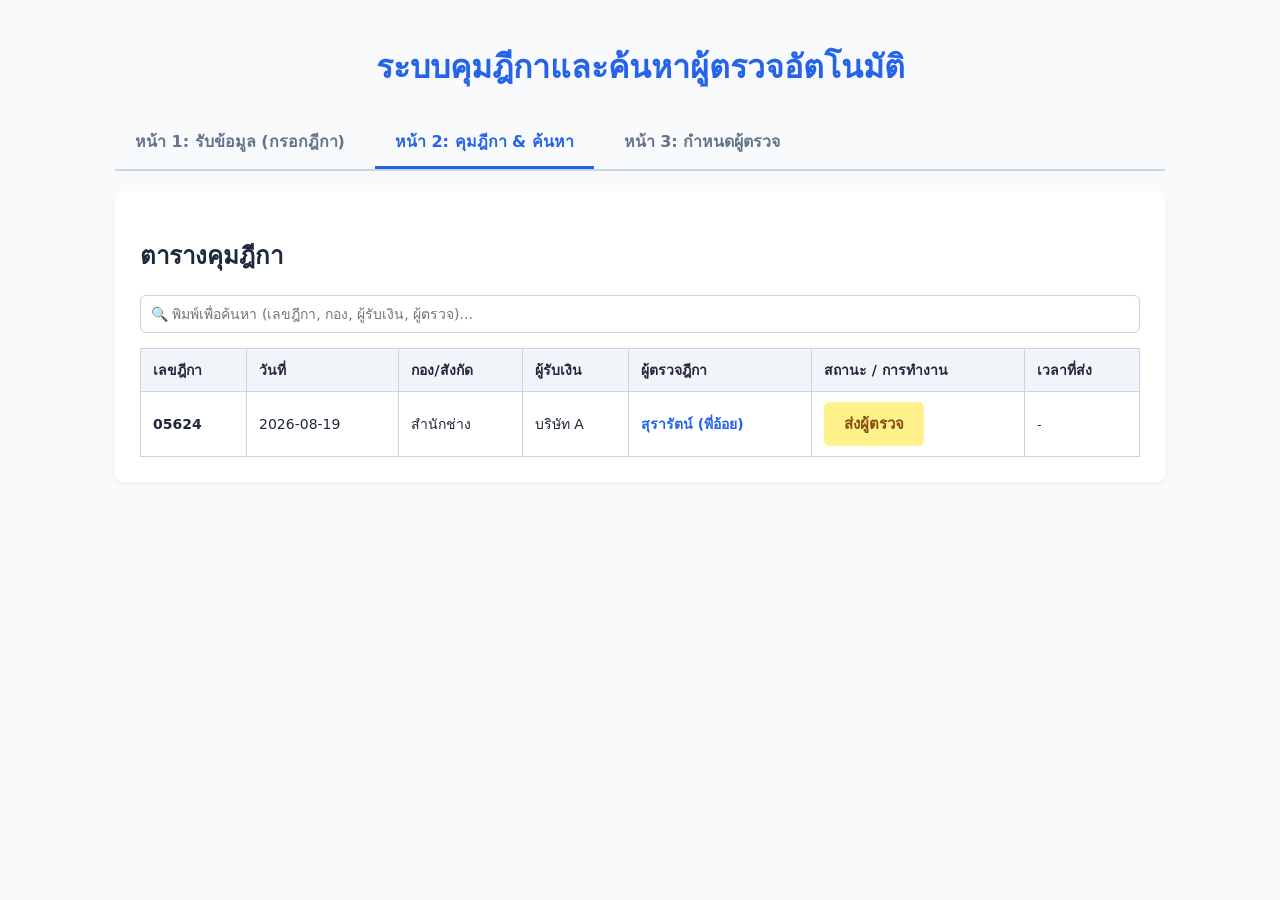
==== page2.html @ 18cc6700 "Add files via upload" ====
<!DOCTYPE html>
<html lang="th">
<head>
  <meta charset="UTF-8">
  <meta name="viewport" content="width=device-width, initial-scale=1.0">
  <title>หน้า 2: ตารางคุมฎีกา</title>
  <link rel="stylesheet" href="style.css">
</head>
<body>

<div class="container">
  <h1>ระบบคุมฎีกาและค้นหาผู้ตรวจอัตโนมัติ</h1>

  <div class="nav-menu">
    <a href="index.html" class="nav-btn">หน้า 1: รับข้อมูล (กรอกฎีกา)</a>
    <a href="page2.html" class="nav-btn active">หน้า 2: คุมฎีกา & ค้นหา</a>
    <a href="page3.html" class="nav-btn">หน้า 3: กำหนดผู้ตรวจ</a>
  </div>

  <div class="card">
    <h2>ตารางคุมฎีกา</h2>
    <div class="search-box">
      <input type="text" id="searchInput" onkeyup="filterTable()" placeholder="🔍 พิมพ์เพื่อค้นหา (เลขฎีกา, กอง, ผู้รับเงิน, ผู้ตรวจ)...">
    </div>
    <table id="dikkaTable">
      <thead>
        <tr>
          <th>เลขฎีกา</th>
          <th>วันที่</th>
          <th>กอง/สังกัด</th>
          <th>ผู้รับเงิน</th>
          <th>ผู้ตรวจฎีกา</th>
          <th>สถานะ / การทำงาน</th>
          <th>เวลาที่ส่ง</th>
        </tr>
      </thead>
      <tbody id="dikkaBody"></tbody>
    </table>
  </div>
</div>

<script src="script.js"></script>
</body>
</html>
---- style.css ----
:root {
  --primary: #2563eb;
  --bg: #f8fafc;
  --card-bg: #ffffff;
  --border: #cbd5e1;
  --text: #1e293b;
  --muted: #64748b;
}

* {
  box-sizing: border-box;
  font-family: 'Sarabun', system-ui, -apple-system, sans-serif;
}

body {
  background-color: var(--bg);
  color: var(--text);
  margin: 0;
  padding: 20px;
}

.container {
  max-width: 1050px;
  margin: 0 auto;
}

h1 {
  text-align: center;
  color: var(--primary);
  margin-bottom: 25px;
}

/* Navigation Menu */
.nav-menu {
  display: flex;
  gap: 10px;
  border-bottom: 2px solid var(--border);
  margin-bottom: 20px;
}

.nav-btn {
  padding: 12px 20px;
  text-decoration: none;
  font-size: 16px;
  font-weight: bold;
  color: var(--muted);
  border-bottom: 3px solid transparent;
  transition: all 0.2s;
}

.nav-btn.active, .nav-btn:hover {
  color: var(--primary);
  border-bottom-color: var(--primary);
}

/* Cards & Form */
.card {
  background: var(--card-bg);
  padding: 25px;
  border-radius: 8px;
  box-shadow: 0 2px 4px rgba(0,0,0,0.05);
}

.form-group {
  margin-bottom: 15px;
}

label {
  display: block;
  margin-bottom: 6px;
  font-weight: bold;
}

input, select {
  width: 100%;
  padding: 10px;
  border: 1px solid var(--border);
  border-radius: 6px;
  font-size: 14px;
}

.auto-filled {
  background-color: #f1f5f9;
  color: #1e3a8a;
  font-weight: bold;
}

/* Buttons */
.btn {
  padding: 10px 20px;
  border: none;
  border-radius: 6px;
  cursor: pointer;
  font-weight: bold;
  font-size: 15px;
}

.btn-primary {
  background: var(--primary);
  color: white;
}

.btn-primary:hover {
  background: #1d4ed8;
}

.btn-status {
  background: #fef08a;
  color: #854d0e;
}

.btn-status.sent {
  background: #bbf7d0;
  color: #166534;
  cursor: default;
}

/* Tables */
table {
  width: 100%;
  border-collapse: collapse;
  margin-top: 15px;
}

th, td {
  border: 1px solid var(--border);
  padding: 10px 12px;
  text-align: left;
  font-size: 14px;
}

th {
  background: #f1f5f9;
  font-weight: bold;
}

.search-box {
  margin-bottom: 15px;
}
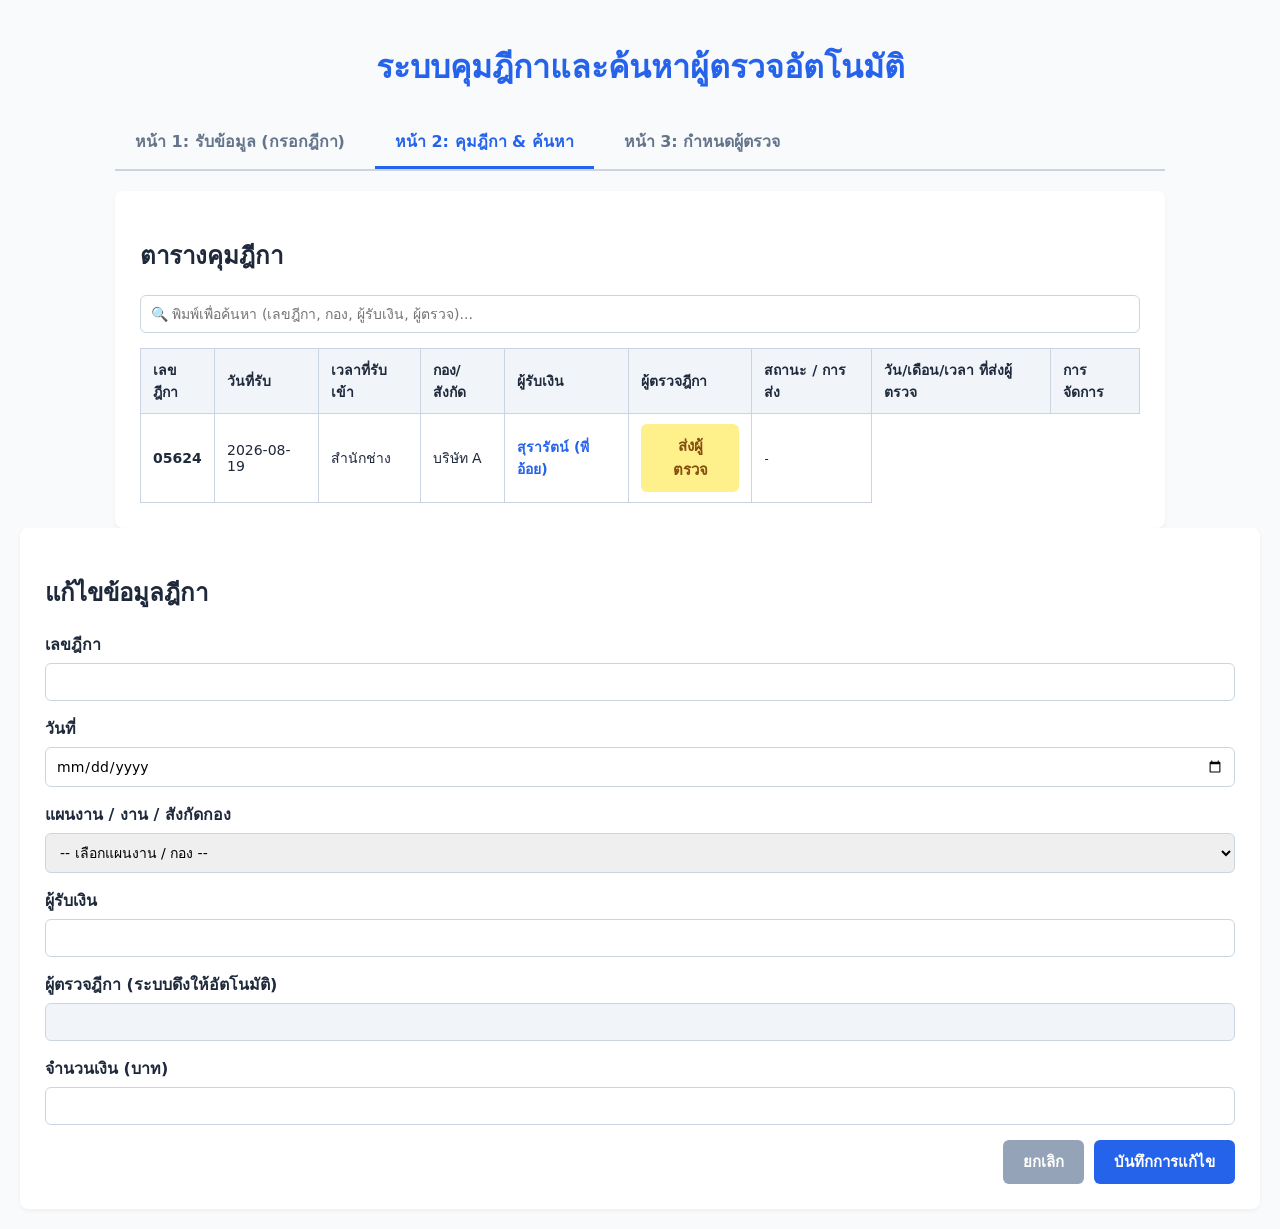
==== commit 9133f431: "page2.html" ====
--- a/page2.html
+++ b/page2.html
@@ -26,12 +26,14 @@
       <thead>
         <tr>
           <th>เลขฎีกา</th>
-          <th>วันที่</th>
+          <th>วันที่รับ</th>
+          <th>เวลาที่รับเข้า</th>
           <th>กอง/สังกัด</th>
           <th>ผู้รับเงิน</th>
           <th>ผู้ตรวจฎีกา</th>
-          <th>สถานะ / การทำงาน</th>
-          <th>เวลาที่ส่ง</th>
+          <th>สถานะ / การส่ง</th>
+          <th>วัน/เดือน/เวลา ที่ส่งผู้ตรวจ</th>
+          <th>การจัดการ</th>
         </tr>
       </thead>
       <tbody id="dikkaBody"></tbody>
@@ -39,6 +41,46 @@
   </div>
 </div>
 
+<!-- Modal แก้ไขข้อมูล -->
+<div id="editModal" class="modal">
+  <div class="modal-content card">
+    <h2>แก้ไขข้อมูลฎีกา</h2>
+    <form id="editForm" onsubmit="saveEdit(event)">
+      <input type="hidden" id="editIndex">
+      <div class="form-group">
+        <label for="editDikkaNo">เลขฎีกา</label>
+        <input type="text" id="editDikkaNo" required>
+      </div>
+      <div class="form-group">
+        <label for="editDikkaDate">วันที่</label>
+        <input type="date" id="editDikkaDate" required>
+      </div>
+      <div class="form-group">
+        <label for="editDeptSelect">แผนงาน / งาน / สังกัดกอง</label>
+        <select id="editDeptSelect" onchange="autoMatchEditInspector()" required>
+          <option value="">-- เลือกแผนงาน / กอง --</option>
+        </select>
+      </div>
+      <div class="form-group">
+        <label for="editPayee">ผู้รับเงิน</label>
+        <input type="text" id="editPayee" required>
+      </div>
+      <div class="form-group">
+        <label for="editInspector">ผู้ตรวจฎีกา (ระบบดึงให้อัตโนมัติ)</label>
+        <input type="text" id="editInspector" class="auto-filled" readonly required>
+      </div>
+      <div class="form-group">
+        <label for="editAmount">จำนวนเงิน (บาท)</label>
+        <input type="number" id="editAmount" step="0.01" required>
+      </div>
+      <div style="display: flex; gap: 10px; justify-content: flex-end; margin-top: 15px;">
+        <button type="button" class="btn" style="background: #94a3b8; color: white;" onclick="closeModal()">ยกเลิก</button>
+        <button type="submit" class="btn btn-primary">บันทึกการแก้ไข</button>
+      </div>
+    </form>
+  </div>
+</div>
+
 <script src="script.js"></script>
 </body>
 </html>
